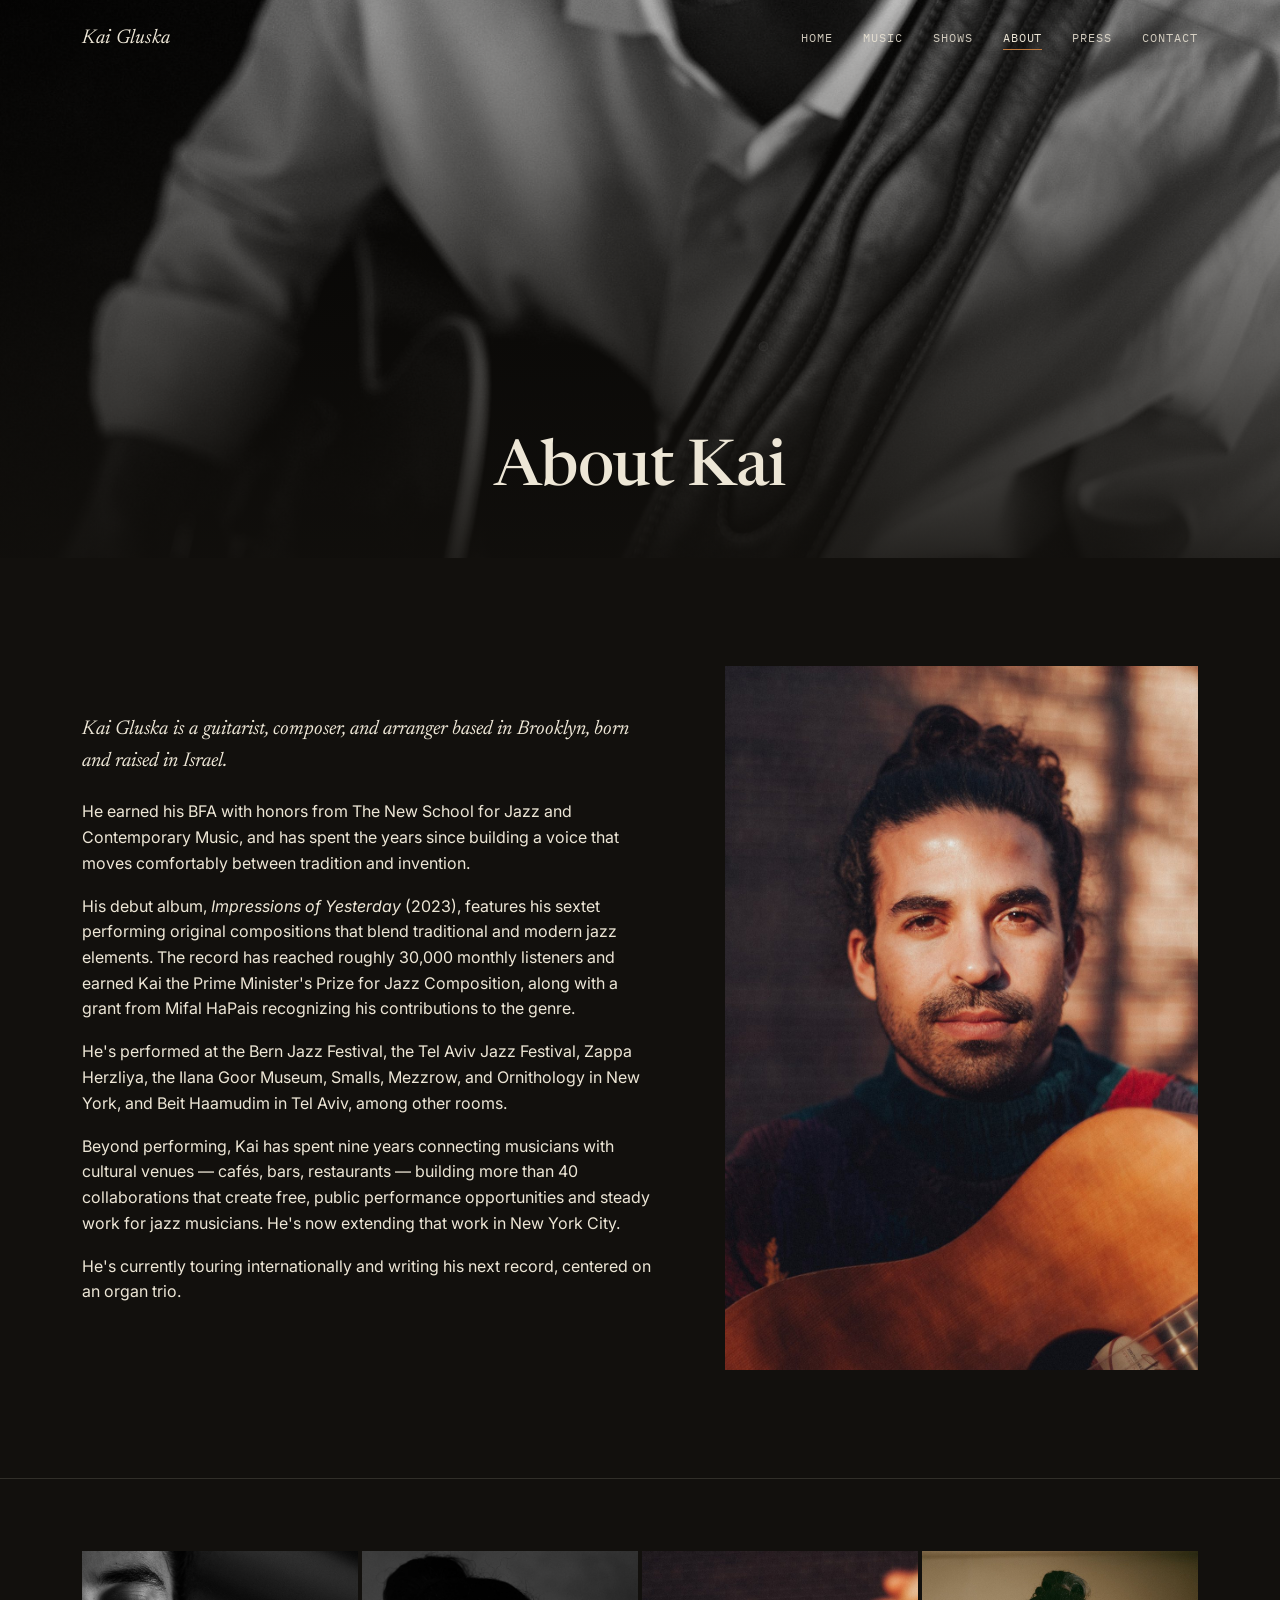
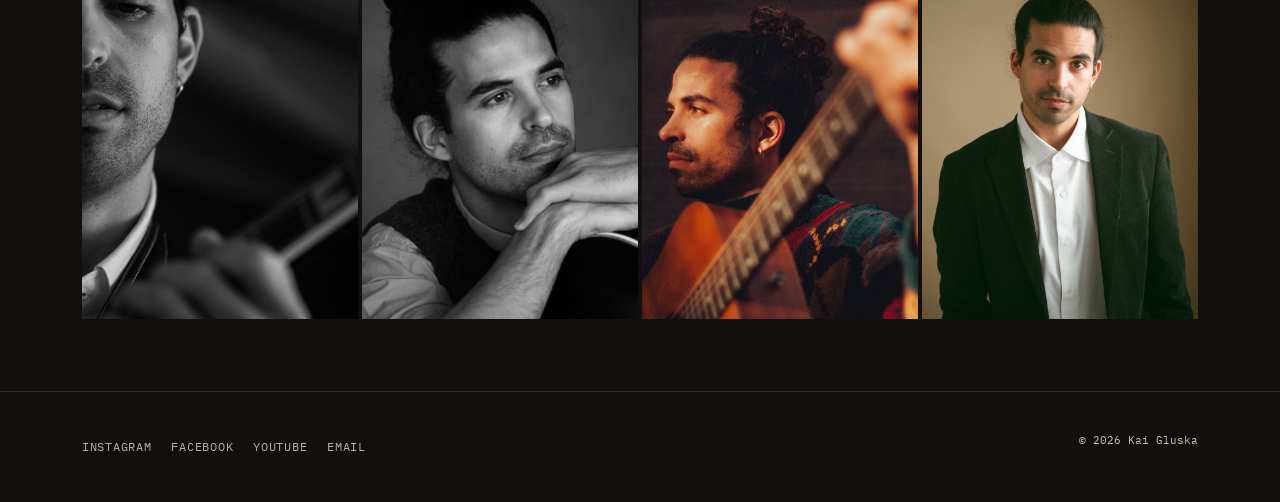
==== about.html @ 4d030dea "Add files via upload" ====
<!DOCTYPE html>
<html lang="en">
<head>
<meta charset="UTF-8">
<meta name="viewport" content="width=device-width, initial-scale=1">
<title>About — Kai Gluska</title>
<meta name="description" content="Kai Gluska is an Israeli-born, Brooklyn-based guitarist, composer and arranger, and a graduate of The New School for Jazz and Contemporary Music.">
<link rel="preconnect" href="https://fonts.googleapis.com">
<link rel="preconnect" href="https://fonts.gstatic.com" crossorigin>
<link href="https://fonts.googleapis.com/css2?family=Newsreader:ital,wght@0,400;0,500;1,400;1,500&family=Inter:wght@400;500;600;700&family=IBM+Plex+Mono:wght@400;500&display=swap" rel="stylesheet">
<link rel="stylesheet" href="css/style.css">
</head>
<body>

<header class="site-header">
  <div class="wrap">
    <a class="brand" href="index.html">Kai Gluska</a>
    <button class="nav-toggle" aria-expanded="false">Menu</button>
    <ul class="nav-links">
      <li><a href="index.html">Home</a></li>
      <li><a href="music.html">Music</a></li>
      <li><a href="shows.html">Shows</a></li>
      <li><a href="about.html" class="active">About</a></li>
      <li><a href="press.html">Press</a></li>
      <li><a href="contact.html">Contact</a></li>
    </ul>
  </div>
</header>

<div class="page-hero">
  <img src="images/overhead-playing-bw.jpg" alt="Kai Gluska playing archtop guitar">
  <div class="wrap">
    <h1 style="font-size:clamp(2.4rem,6vw,4rem);">About Kai</h1>
  </div>
</div>

<section>
  <div class="wrap grid-2">
    <div class="content-block">
      <p class="lead">Kai Gluska is a guitarist, composer, and arranger based in Brooklyn, born and raised in Israel.</p>
      <p>He earned his BFA with honors from The New School for Jazz and Contemporary Music, and has spent the years since building a voice that moves comfortably between tradition and invention.</p>
      <p>His debut album, <em>Impressions of Yesterday</em> (2023), features his sextet performing original compositions that blend traditional and modern jazz elements. The record has reached roughly 30,000 monthly listeners and earned Kai the Prime Minister's Prize for Jazz Composition, along with a grant from Mifal HaPais recognizing his contributions to the genre.</p>
      <p>He's performed at the Bern Jazz Festival, the Tel Aviv Jazz Festival, Zappa Herzliya, the Ilana Goor Museum, Smalls, Mezzrow, and Ornithology in New York, and Beit Haamudim in Tel Aviv, among other rooms.</p>
      <p>Beyond performing, Kai has spent nine years connecting musicians with cultural venues — cafés, bars, restaurants — building more than 40 collaborations that create free, public performance opportunities and steady work for jazz musicians. He's now extending that work in New York City.</p>
      <p>He's currently touring internationally and writing his next record, centered on an organ trio.</p>
    </div>
    <div class="frame">
      <img src="images/sweater-sunset-color.jpg" alt="Kai Gluska with acoustic guitar in warm evening light">
    </div>
  </div>
</section>

<hr class="rule">

<section class="tight">
  <div class="wrap gallery-strip">
    <div class="frame"><img src="images/closeup-halfface-bw.jpg" alt="Close portrait of Kai Gluska"></div>
    <div class="frame"><img src="images/closeup-hand-chin-bw.jpg" alt="Close portrait of Kai Gluska, chin resting on hand, holding guitar"></div>
    <div class="frame"><img src="images/profile-neck-color.jpg" alt="Kai Gluska in profile with guitar"></div>
    <div class="frame"><img src="images/blazer-portrait-bw.jpg" alt="Kai Gluska portrait in blazer"></div>
  </div>
</section>

<footer class="site-footer">
  <div class="wrap">
    <ul class="social-links">
      <li><a href="https://www.instagram.com/kaigluska/" target="_blank" rel="noopener">Instagram</a></li>
      <li><a href="https://www.facebook.com/kaygluskamusicpage" target="_blank" rel="noopener">Facebook</a></li>
      <li><a href="https://www.youtube.com/@kaigluska" target="_blank" rel="noopener">YouTube</a></li>
      <li><a href="mailto:kaygluska@gmail.com">Email</a></li>
    </ul>
    <p class="copyright">© 2026 Kai Gluska</p>
  </div>
</footer>

<script src="js/main.js"></script>
</body>
</html>
---- css/style.css ----
/* Kai Gluska — site styles
   Type: Newsreader (display) / Inter (body) / IBM Plex Mono (utility)
   Palette: ink #12100D, parchment #EDE6D6, copper #C17A3D, ember #8C3229, brass #A68A5B
*/

:root {
  --ink: #12100d;
  --ink-2: #1a1712;
  --ink-3: #221e17;
  --parchment: #ede6d6;
  --parchment-dim: #c9c1ae;
  --copper: #c17a3d;
  --ember: #8c3229;
  --brass: #a68a5b;
  --line: rgba(237, 230, 214, 0.14);
  --line-strong: rgba(237, 230, 214, 0.28);

  --display: "Newsreader", ui-serif, Georgia, serif;
  --body: "Inter", ui-sans-serif, system-ui, sans-serif;
  --mono: "IBM Plex Mono", ui-monospace, monospace;

  --maxw: 1180px;
}

* { box-sizing: border-box; }

html { scroll-behavior: smooth; }

body {
  margin: 0;
  background: var(--ink);
  color: var(--parchment);
  font-family: var(--body);
  font-size: 16px;
  line-height: 1.6;
  -webkit-font-smoothing: antialiased;
}

img { max-width: 100%; display: block; }

a { color: inherit; text-decoration: none; }

.wrap {
  max-width: var(--maxw);
  margin: 0 auto;
  padding: 0 32px;
}

.eyebrow {
  font-family: var(--mono);
  font-size: 12px;
  letter-spacing: 0.14em;
  text-transform: uppercase;
  color: var(--copper);
}

h1, h2, h3 {
  font-family: var(--display);
  font-weight: 500;
  margin: 0;
  color: var(--parchment);
}

h1 { font-size: clamp(3rem, 9vw, 6.5rem); line-height: 0.98; letter-spacing: -0.01em; }
h2 { font-size: clamp(1.9rem, 4vw, 2.8rem); font-style: italic; font-weight: 400; }
h3 { font-size: 1.3rem; }

p { margin: 0 0 1.1em; color: var(--parchment); }
p.lead { font-size: 1.15rem; color: var(--parchment-dim); }

::selection { background: var(--copper); color: var(--ink); }

/* Focus visibility */
a:focus-visible, button:focus-visible, input:focus-visible {
  outline: 2px solid var(--copper);
  outline-offset: 3px;
}

/* ---------- Header / Nav ---------- */
.site-header {
  position: fixed;
  top: 0; left: 0; right: 0;
  z-index: 50;
  padding: 22px 0;
  transition: background 0.3s ease, border-color 0.3s ease, padding 0.3s ease;
  border-bottom: 1px solid transparent;
}
.site-header.solid {
  background: rgba(18, 16, 13, 0.92);
  backdrop-filter: blur(6px);
  border-bottom: 1px solid var(--line);
  padding: 14px 0;
}
.site-header .wrap {
  display: flex;
  align-items: center;
  justify-content: space-between;
  gap: 24px;
}
.brand {
  font-family: var(--display);
  font-style: italic;
  font-size: 1.25rem;
  letter-spacing: 0.01em;
}
.nav-links {
  display: flex;
  gap: 30px;
  list-style: none;
  margin: 0; padding: 0;
  font-family: var(--mono);
  font-size: 12px;
  letter-spacing: 0.08em;
  text-transform: uppercase;
}
.nav-links a { padding-bottom: 4px; border-bottom: 1px solid transparent; opacity: 0.85; }
.nav-links a:hover, .nav-links a.active { border-bottom-color: var(--copper); opacity: 1; }
.nav-toggle { display: none; }

@media (max-width: 760px) {
  .nav-links {
    position: fixed;
    top: 0; right: 0; bottom: 0;
    width: 78vw;
    max-width: 320px;
    background: var(--ink-2);
    border-left: 1px solid var(--line);
    flex-direction: column;
    gap: 26px;
    padding: 100px 32px 32px;
    transform: translateX(100%);
    transition: transform 0.35s ease;
  }
  .nav-links.open { transform: translateX(0); }
  .nav-toggle {
    display: block;
    background: none;
    border: 1px solid var(--line-strong);
    color: var(--parchment);
    font-family: var(--mono);
    font-size: 11px;
    letter-spacing: 0.1em;
    padding: 8px 12px;
    z-index: 60;
    position: relative;
  }
}

/* ---------- Hero ---------- */
.hero {
  position: relative;
  min-height: 100vh;
  display: flex;
  align-items: flex-end;
  overflow: hidden;
}
.hero img {
  position: absolute;
  inset: 0;
  width: 100%; height: 100%;
  object-fit: cover;
  object-position: center 22%;
  filter: grayscale(0.15) contrast(1.05);
}
.hero::after {
  content: "";
  position: absolute; inset: 0;
  background: linear-gradient(180deg, rgba(18,16,13,0.15) 0%, rgba(18,16,13,0.35) 55%, rgba(18,16,13,0.96) 100%);
}
.hero-content {
  position: relative;
  z-index: 2;
  width: 100%;
  padding-bottom: 88px;
}
.hero h1 { margin-top: 14px; }
.hero .role {
  font-family: var(--display);
  font-style: italic;
  font-size: clamp(1.1rem, 2.2vw, 1.5rem);
  color: var(--parchment-dim);
  margin-top: 18px;
  max-width: 34ch;
}

/* Pluck divider (signature element, used once) */
.string-divider {
  width: min(600px, 70vw);
  height: 26px;
  margin-top: 18px;
  overflow: visible;
}
.string-divider path {
  fill: none;
  stroke: var(--copper);
  stroke-width: 2;
}
.string-divider.static path { d: path("M0,13 L600,13"); }

/* ---------- Sections ---------- */
section { padding: 108px 0; }
section.tight { padding: 72px 0; }
.section-head { margin-bottom: 48px; }
.section-head .eyebrow { margin-bottom: 10px; }

.rule {
  border: none;
  border-top: 1px solid var(--line);
  margin: 0;
}

.grid-2 {
  display: grid;
  grid-template-columns: 1.1fr 0.9fr;
  gap: 64px;
  align-items: center;
}
@media (max-width: 860px) {
  .grid-2 { grid-template-columns: 1fr; gap: 36px; }
}

.frame { overflow: hidden; }
.frame img { width: 100%; height: 100%; object-fit: cover; }

.btn {
  display: inline-flex;
  align-items: center;
  gap: 10px;
  font-family: var(--mono);
  font-size: 12px;
  letter-spacing: 0.1em;
  text-transform: uppercase;
  border: 1px solid var(--line-strong);
  padding: 13px 22px;
  transition: border-color 0.2s ease, background 0.2s ease;
}
.btn:hover { border-color: var(--copper); background: rgba(193, 122, 61, 0.08); }
.btn.solid {
  background: var(--copper);
  color: var(--ink);
  border-color: var(--copper);
}
.btn.solid:hover { background: #d6924f; }

/* ---------- Dates list ---------- */
.dates-list { list-style: none; margin: 0; padding: 0; }
.date-row {
  display: grid;
  grid-template-columns: 120px 1fr auto;
  gap: 24px;
  align-items: center;
  padding: 22px 0;
  border-bottom: 1px solid var(--line);
}
.date-row:first-child { border-top: 1px solid var(--line); }
.date-row .d {
  font-family: var(--mono);
  font-size: 13px;
  color: var(--copper);
  letter-spacing: 0.04em;
}
.date-row .venue { font-family: var(--display); font-size: 1.15rem; }
.date-row .city { color: var(--parchment-dim); font-size: 0.92rem; }
@media (max-width: 620px) {
  .date-row { grid-template-columns: 1fr; gap: 6px; }
}

.empty-state {
  border: 1px dashed var(--line-strong);
  padding: 48px 32px;
  text-align: center;
}
.empty-state p { color: var(--parchment-dim); margin: 0 0 18px; }

/* ---------- Press ---------- */
.press-list { list-style: none; margin: 0; padding: 0; }
.press-item {
  display: grid;
  grid-template-columns: 100px 160px 1fr;
  gap: 20px;
  align-items: center;
  padding: 22px 0;
  border-bottom: 1px solid var(--line);
}
.press-item:first-child { border-top: 1px solid var(--line); }
.press-thumb {
  width: 100px;
  height: 100px;
  overflow: hidden;
  background: var(--ink-2);
  border: 1px solid var(--line);
  flex-shrink: 0;
}
.press-thumb img { width: 100%; height: 100%; object-fit: cover; }
.press-item .outlet {
  font-family: var(--mono);
  font-size: 12px;
  letter-spacing: 0.08em;
  text-transform: uppercase;
  color: var(--brass);
}
.press-item .desc a { border-bottom: 1px solid var(--line-strong); }
.press-item .desc a:hover { border-color: var(--copper); color: var(--copper); }
@media (max-width: 620px) {
  .press-item { grid-template-columns: 76px 1fr; grid-template-areas: "thumb outlet" "thumb desc"; }
  .press-item .press-thumb { grid-area: thumb; width: 76px; height: 76px; }
  .press-item .outlet { grid-area: outlet; }
  .press-item .desc { grid-area: desc; }
}

/* ---------- Video grid (Watch) ---------- */
.video-row {
  display: grid;
  grid-template-columns: repeat(2, 1fr);
  gap: 20px;
}
.video-short-wrap {
  margin-top: 20px;
  max-width: 280px;
}
.video-frame {
  position: relative;
  width: 100%;
  overflow: hidden;
  background: var(--ink-2);
  border: 1px solid var(--line);
}
.video-frame.landscape { aspect-ratio: 16 / 9; }
.video-frame.portrait { aspect-ratio: 9 / 16; }
.video-frame iframe {
  position: absolute;
  inset: 0;
  width: 100%;
  height: 100%;
  border: 0;
}
@media (max-width: 620px) {
  .video-row { grid-template-columns: 1fr; }
}

/* ---------- Gallery strip ---------- */
.gallery-strip {
  display: grid;
  grid-template-columns: repeat(4, 1fr);
  gap: 4px;
}
.gallery-strip .frame { aspect-ratio: 3/4; }
@media (max-width: 760px) {
  .gallery-strip { grid-template-columns: repeat(2, 1fr); }
}

/* ---------- Mailing list ---------- */
.mail-block {
  background: var(--ink-2);
  border: 1px solid var(--line);
  padding: 56px 40px;
  text-align: center;
}
.mail-form {
  display: flex;
  gap: 10px;
  max-width: 420px;
  margin: 24px auto 0;
}
.mail-form input {
  flex: 1;
  background: transparent;
  border: 1px solid var(--line-strong);
  color: var(--parchment);
  padding: 13px 16px;
  font-family: var(--body);
  font-size: 14px;
}
.mail-form input::placeholder { color: var(--parchment-dim); }
@media (max-width: 480px) {
  .mail-form { flex-direction: column; }
}

/* ---------- Footer ---------- */
.site-footer {
  border-top: 1px solid var(--line);
  padding: 40px 0;
}
.site-footer .wrap {
  display: flex;
  align-items: center;
  justify-content: space-between;
  gap: 20px;
  flex-wrap: wrap;
}
.social-links {
  display: flex;
  gap: 20px;
  list-style: none;
  margin: 0; padding: 0;
  font-family: var(--mono);
  font-size: 12px;
  letter-spacing: 0.06em;
  text-transform: uppercase;
}
.social-links a { opacity: 0.75; }
.social-links a:hover { opacity: 1; color: var(--copper); }
.copyright { font-family: var(--mono); font-size: 11px; color: var(--parchment-dim); }

/* ---------- Page hero (non-home) ---------- */
.page-hero {
  position: relative;
  height: 62vh;
  min-height: 420px;
  display: flex;
  align-items: flex-end;
  margin-top: 0;
  overflow: hidden;
}
.page-hero img {
  position: absolute; inset: 0;
  width: 100%; height: 100%;
  object-fit: cover;
  filter: grayscale(0.1) contrast(1.05);
}
.page-hero::after {
  content: "";
  position: absolute; inset: 0;
  background: linear-gradient(180deg, rgba(18,16,13,0.2) 0%, rgba(18,16,13,0.9) 100%);
}
.page-hero .wrap { position: relative; z-index: 2; padding-bottom: 56px; }

.content-block { max-width: 68ch; }
.content-block p.lead { font-size: 1.25rem; font-family: var(--display); font-style: italic; color: var(--parchment); }

@media (prefers-reduced-motion: reduce) {
  html { scroll-behavior: auto; }
}
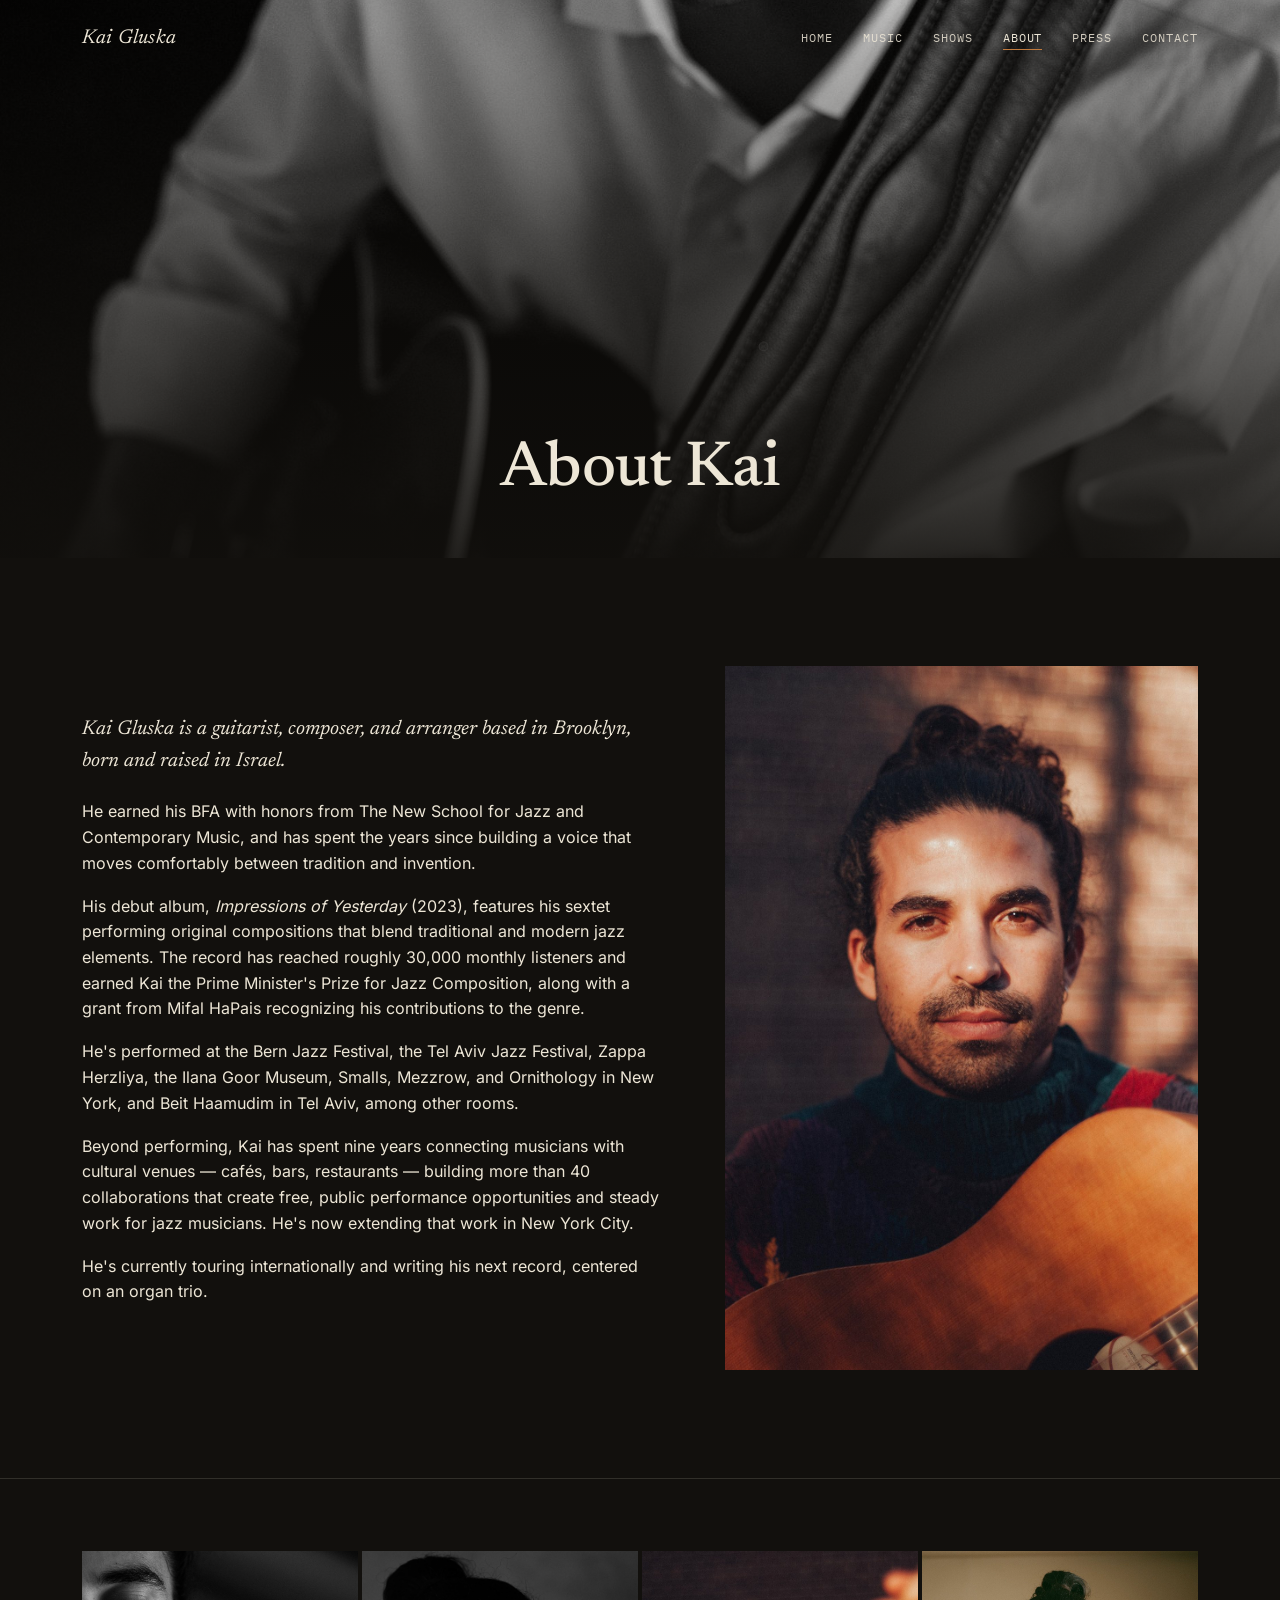
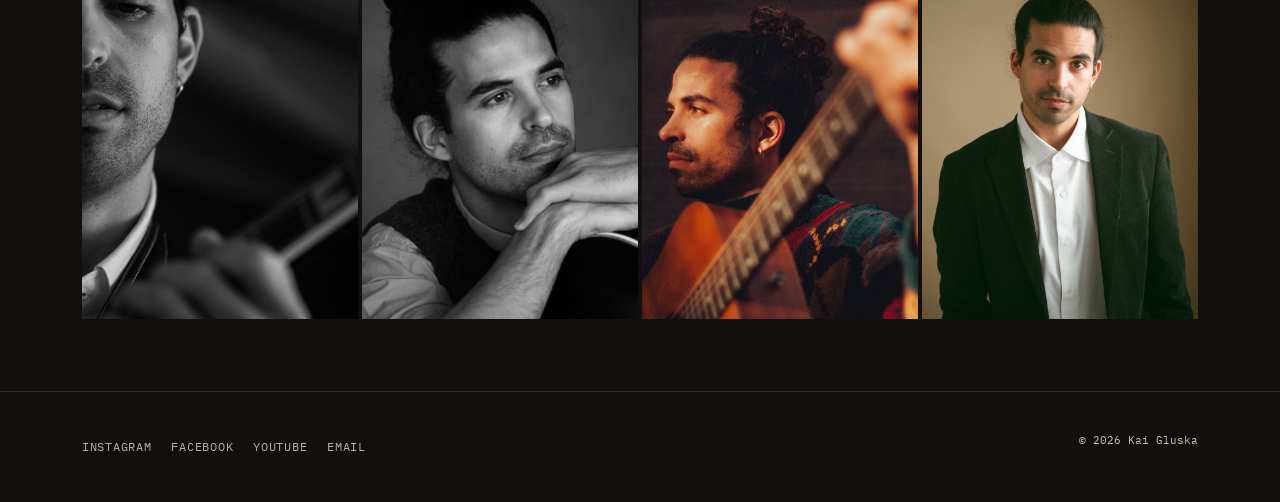
==== commit de263bc0: "Add files via upload" ====
--- a/about.html
+++ b/about.html
@@ -5,9 +5,9 @@
 <meta name="viewport" content="width=device-width, initial-scale=1">
 <title>About — Kai Gluska</title>
 <meta name="description" content="Kai Gluska is an Israeli-born, Brooklyn-based guitarist, composer and arranger, and a graduate of The New School for Jazz and Contemporary Music.">
-<link rel="preconnect" href="https://fonts.googleapis.com">
-<link rel="preconnect" href="https://fonts.gstatic.com" crossorigin>
-<link href="https://fonts.googleapis.com/css2?family=Newsreader:ital,wght@0,400;0,500;1,400;1,500&family=Inter:wght@400;500;600;700&family=IBM+Plex+Mono:wght@400;500&display=swap" rel="stylesheet">
+<link rel="canonical" href="https://www.kaigluska.com/about.html">
+<link rel="preload" href="fonts/newsreader-latin-500-normal.woff2" as="font" type="font/woff2" crossorigin>
+<link rel="preload" href="fonts/inter-latin-400-normal.woff2" as="font" type="font/woff2" crossorigin>
 <link rel="stylesheet" href="css/style.css">
 </head>
 <body>
@@ -15,7 +15,11 @@
 <header class="site-header">
   <div class="wrap">
     <a class="brand" href="index.html">Kai Gluska</a>
-    <button class="nav-toggle" aria-expanded="false">Menu</button>
+    <button class="nav-toggle" aria-expanded="false" aria-label="Menu">
+      <span class="bar"></span>
+      <span class="bar"></span>
+      <span class="bar"></span>
+    </button>
     <ul class="nav-links">
       <li><a href="index.html">Home</a></li>
       <li><a href="music.html">Music</a></li>
@@ -64,9 +68,9 @@
 <footer class="site-footer">
   <div class="wrap">
     <ul class="social-links">
-      <li><a href="https://www.instagram.com/kaigluska/" target="_blank" rel="noopener">Instagram</a></li>
-      <li><a href="https://www.facebook.com/kaygluskamusicpage" target="_blank" rel="noopener">Facebook</a></li>
-      <li><a href="https://www.youtube.com/@kaigluska" target="_blank" rel="noopener">YouTube</a></li>
+      <li><a href="https://www.instagram.com/kaigluska/" target="_blank" rel="noopener noreferrer">Instagram</a></li>
+      <li><a href="https://www.facebook.com/kaygluskamusicpage" target="_blank" rel="noopener noreferrer">Facebook</a></li>
+      <li><a href="https://www.youtube.com/@kaigluska" target="_blank" rel="noopener noreferrer">YouTube</a></li>
       <li><a href="mailto:kaygluska@gmail.com">Email</a></li>
     </ul>
     <p class="copyright">© 2026 Kai Gluska</p>
--- a/css/style.css
+++ b/css/style.css
@@ -1,3 +1,15 @@
+/* Self-hosted fonts (no third-party requests) */
+@font-face { font-family: "Newsreader"; font-style: normal; font-weight: 400; font-display: swap; src: url("../fonts/newsreader-latin-400-normal.woff2") format("woff2"); }
+@font-face { font-family: "Newsreader"; font-style: italic; font-weight: 400; font-display: swap; src: url("../fonts/newsreader-latin-400-italic.woff2") format("woff2"); }
+@font-face { font-family: "Newsreader"; font-style: normal; font-weight: 500; font-display: swap; src: url("../fonts/newsreader-latin-500-normal.woff2") format("woff2"); }
+@font-face { font-family: "Newsreader"; font-style: italic; font-weight: 500; font-display: swap; src: url("../fonts/newsreader-latin-500-italic.woff2") format("woff2"); }
+@font-face { font-family: "Inter"; font-style: normal; font-weight: 400; font-display: swap; src: url("../fonts/inter-latin-400-normal.woff2") format("woff2"); }
+@font-face { font-family: "Inter"; font-style: normal; font-weight: 500; font-display: swap; src: url("../fonts/inter-latin-500-normal.woff2") format("woff2"); }
+@font-face { font-family: "Inter"; font-style: normal; font-weight: 600; font-display: swap; src: url("../fonts/inter-latin-600-normal.woff2") format("woff2"); }
+@font-face { font-family: "Inter"; font-style: normal; font-weight: 700; font-display: swap; src: url("../fonts/inter-latin-700-normal.woff2") format("woff2"); }
+@font-face { font-family: "IBM Plex Mono"; font-style: normal; font-weight: 400; font-display: swap; src: url("../fonts/ibm-plex-mono-latin-400-normal.woff2") format("woff2"); }
+@font-face { font-family: "IBM Plex Mono"; font-style: normal; font-weight: 500; font-display: swap; src: url("../fonts/ibm-plex-mono-latin-500-normal.woff2") format("woff2"); }
+
 /* Kai Gluska — site styles
    Type: Newsreader (display) / Inter (body) / IBM Plex Mono (utility)
    Palette: ink #12100D, parchment #EDE6D6, copper #C17A3D, ember #8C3229, brass #A68A5B
@@ -86,8 +98,8 @@
   border-bottom: 1px solid transparent;
 }
 .site-header.solid {
-  background: rgba(18, 16, 13, 0.92);
-  backdrop-filter: blur(6px);
+  background: var(--ink-2);
+  box-shadow: 0 1px 0 var(--line-strong), 0 12px 28px rgba(0, 0, 0, 0.4);
   border-bottom: 1px solid var(--line);
   padding: 14px 0;
 }
@@ -133,17 +145,29 @@
   }
   .nav-links.open { transform: translateX(0); }
   .nav-toggle {
-    display: block;
+    display: flex;
+    flex-direction: column;
+    justify-content: center;
+    align-items: center;
+    gap: 5px;
+    width: 40px;
+    height: 40px;
     background: none;
     border: 1px solid var(--line-strong);
-    color: var(--parchment);
-    font-family: var(--mono);
-    font-size: 11px;
-    letter-spacing: 0.1em;
-    padding: 8px 12px;
+    padding: 0;
     z-index: 60;
     position: relative;
   }
+  .nav-toggle .bar {
+    display: block;
+    width: 18px;
+    height: 1.5px;
+    background: var(--parchment);
+    transition: transform 0.25s ease, opacity 0.2s ease;
+  }
+  .nav-toggle.open .bar:nth-child(1) { transform: translateY(6.5px) rotate(45deg); }
+  .nav-toggle.open .bar:nth-child(2) { opacity: 0; }
+  .nav-toggle.open .bar:nth-child(3) { transform: translateY(-6.5px) rotate(-45deg); }
 }
 
 /* ---------- Hero ---------- */
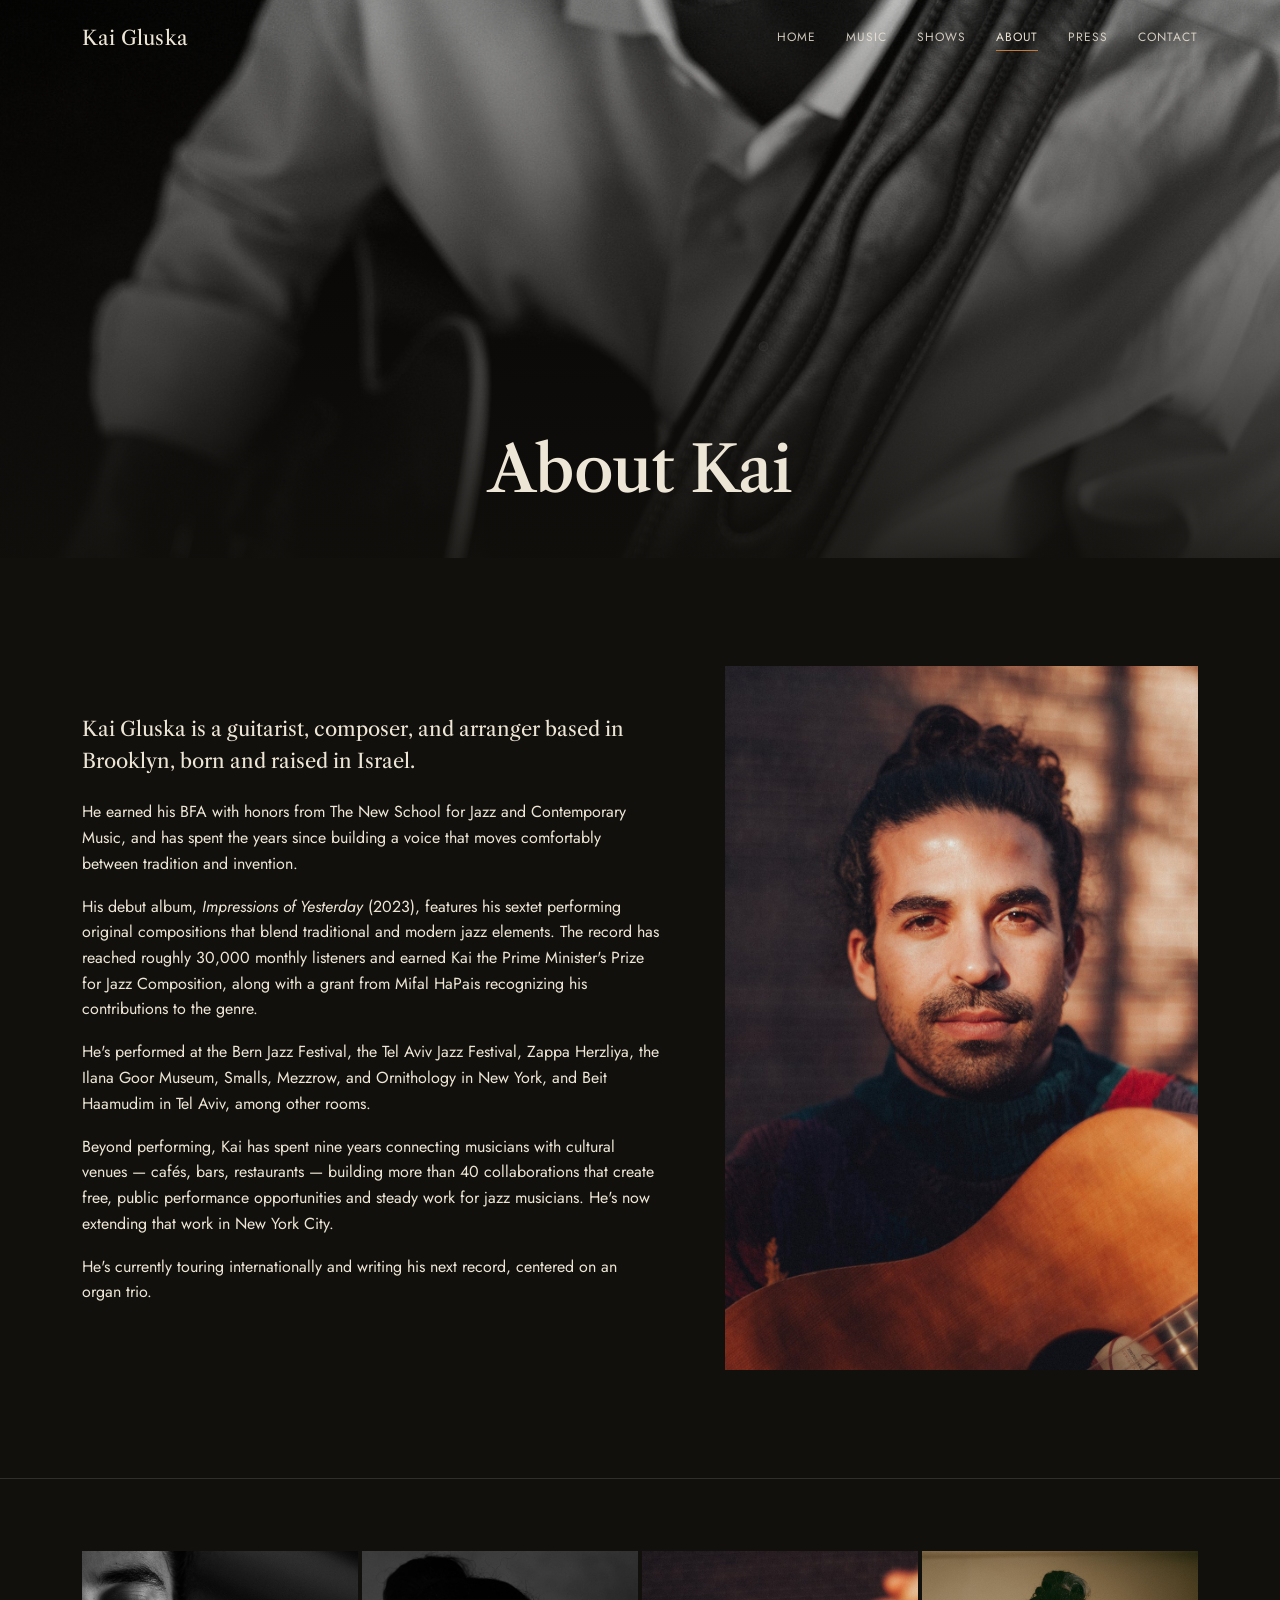
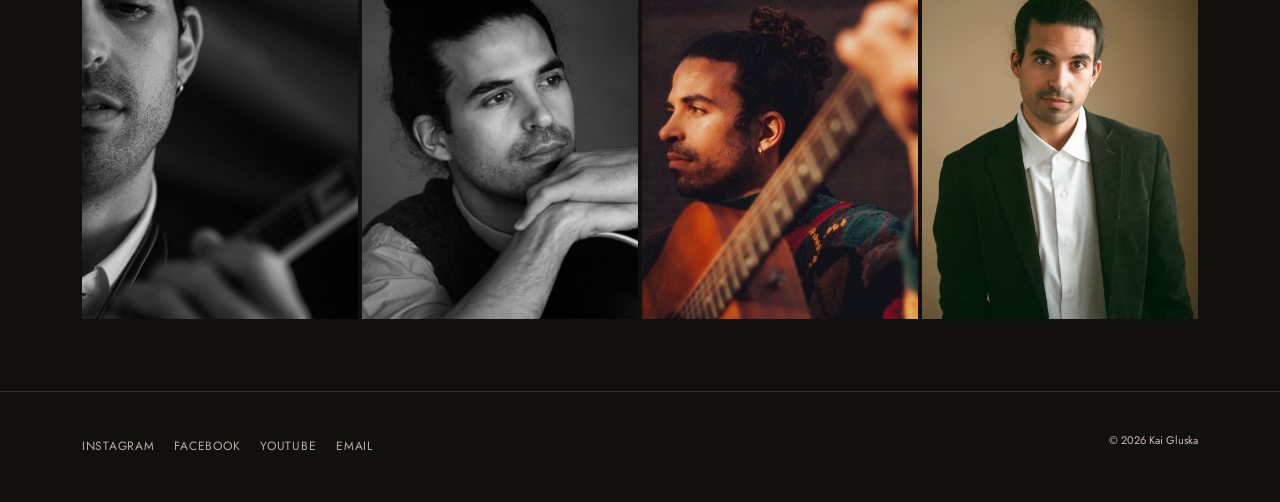
==== commit fe43f7cf: "Add files via upload" ====
--- a/about.html
+++ b/about.html
@@ -6,8 +6,8 @@
 <title>About — Kai Gluska</title>
 <meta name="description" content="Kai Gluska is an Israeli-born, Brooklyn-based guitarist, composer and arranger, and a graduate of The New School for Jazz and Contemporary Music.">
 <link rel="canonical" href="https://www.kaigluska.com/about.html">
-<link rel="preload" href="fonts/newsreader-latin-500-normal.woff2" as="font" type="font/woff2" crossorigin>
-<link rel="preload" href="fonts/inter-latin-400-normal.woff2" as="font" type="font/woff2" crossorigin>
+<link rel="preload" href="fonts/libre-caslon-text-variable.woff2" as="font" type="font/woff2" crossorigin>
+<link rel="preload" href="fonts/jost-latin-400-normal.woff2" as="font" type="font/woff2" crossorigin>
 <link rel="stylesheet" href="css/style.css">
 </head>
 <body>
@@ -71,7 +71,7 @@
       <li><a href="https://www.instagram.com/kaigluska/" target="_blank" rel="noopener noreferrer">Instagram</a></li>
       <li><a href="https://www.facebook.com/kaygluskamusicpage" target="_blank" rel="noopener noreferrer">Facebook</a></li>
       <li><a href="https://www.youtube.com/@kaigluska" target="_blank" rel="noopener noreferrer">YouTube</a></li>
-      <li><a href="mailto:kaygluska@gmail.com">Email</a></li>
+      <li><a href="mailto:kaigluska@gmail.com">Email</a></li>
     </ul>
     <p class="copyright">© 2026 Kai Gluska</p>
   </div>
--- a/css/style.css
+++ b/css/style.css
@@ -1,17 +1,12 @@
 /* Self-hosted fonts (no third-party requests) */
-@font-face { font-family: "Newsreader"; font-style: normal; font-weight: 400; font-display: swap; src: url("../fonts/newsreader-latin-400-normal.woff2") format("woff2"); }
-@font-face { font-family: "Newsreader"; font-style: italic; font-weight: 400; font-display: swap; src: url("../fonts/newsreader-latin-400-italic.woff2") format("woff2"); }
-@font-face { font-family: "Newsreader"; font-style: normal; font-weight: 500; font-display: swap; src: url("../fonts/newsreader-latin-500-normal.woff2") format("woff2"); }
-@font-face { font-family: "Newsreader"; font-style: italic; font-weight: 500; font-display: swap; src: url("../fonts/newsreader-latin-500-italic.woff2") format("woff2"); }
-@font-face { font-family: "Inter"; font-style: normal; font-weight: 400; font-display: swap; src: url("../fonts/inter-latin-400-normal.woff2") format("woff2"); }
-@font-face { font-family: "Inter"; font-style: normal; font-weight: 500; font-display: swap; src: url("../fonts/inter-latin-500-normal.woff2") format("woff2"); }
-@font-face { font-family: "Inter"; font-style: normal; font-weight: 600; font-display: swap; src: url("../fonts/inter-latin-600-normal.woff2") format("woff2"); }
-@font-face { font-family: "Inter"; font-style: normal; font-weight: 700; font-display: swap; src: url("../fonts/inter-latin-700-normal.woff2") format("woff2"); }
-@font-face { font-family: "IBM Plex Mono"; font-style: normal; font-weight: 400; font-display: swap; src: url("../fonts/ibm-plex-mono-latin-400-normal.woff2") format("woff2"); }
-@font-face { font-family: "IBM Plex Mono"; font-style: normal; font-weight: 500; font-display: swap; src: url("../fonts/ibm-plex-mono-latin-500-normal.woff2") format("woff2"); }
+@font-face { font-family: "Libre Caslon Text"; font-style: normal; font-weight: 400 700; font-display: swap; src: url("../fonts/libre-caslon-text-variable.woff2") format("woff2"); }
+@font-face { font-family: "Jost"; font-style: normal; font-weight: 400; font-display: swap; src: url("../fonts/jost-latin-400-normal.woff2") format("woff2"); }
+@font-face { font-family: "Jost"; font-style: normal; font-weight: 500; font-display: swap; src: url("../fonts/jost-latin-500-normal.woff2") format("woff2"); }
+@font-face { font-family: "Jost"; font-style: normal; font-weight: 600; font-display: swap; src: url("../fonts/jost-latin-600-normal.woff2") format("woff2"); }
+@font-face { font-family: "Jost"; font-style: italic; font-weight: 400; font-display: swap; src: url("../fonts/jost-latin-400-italic.woff2") format("woff2"); }
 
 /* Kai Gluska — site styles
-   Type: Newsreader (display) / Inter (body) / IBM Plex Mono (utility)
+   Type: Libre Caslon Text (display) / Jost (body + labels)
    Palette: ink #12100D, parchment #EDE6D6, copper #C17A3D, ember #8C3229, brass #A68A5B
 */
 
@@ -27,9 +22,9 @@
   --line: rgba(237, 230, 214, 0.14);
   --line-strong: rgba(237, 230, 214, 0.28);
 
-  --display: "Newsreader", ui-serif, Georgia, serif;
-  --body: "Inter", ui-sans-serif, system-ui, sans-serif;
-  --mono: "IBM Plex Mono", ui-monospace, monospace;
+  --display: "Libre Caslon Text", ui-serif, Georgia, serif;
+  --body: "Jost", ui-sans-serif, system-ui, sans-serif;
+  --mono: "Jost", ui-sans-serif, system-ui, sans-serif;
 
   --maxw: 1180px;
 }
@@ -73,8 +68,8 @@
   color: var(--parchment);
 }
 
-h1 { font-size: clamp(3rem, 9vw, 6.5rem); line-height: 0.98; letter-spacing: -0.01em; }
-h2 { font-size: clamp(1.9rem, 4vw, 2.8rem); font-style: italic; font-weight: 400; }
+h1 { font-size: clamp(2.75rem, 8vw, 6rem); line-height: 0.98; letter-spacing: -0.02em; font-weight: 500; }
+h2 { font-size: clamp(1.9rem, 4vw, 2.8rem); font-style: normal; font-weight: 400; }
 h3 { font-size: 1.3rem; }
 
 p { margin: 0 0 1.1em; color: var(--parchment); }
@@ -111,7 +106,7 @@
 }
 .brand {
   font-family: var(--display);
-  font-style: italic;
+  font-style: normal;
   font-size: 1.25rem;
   letter-spacing: 0.01em;
 }
@@ -200,7 +195,7 @@
 .hero h1 { margin-top: 14px; }
 .hero .role {
   font-family: var(--display);
-  font-style: italic;
+  font-style: normal;
   font-size: clamp(1.1rem, 2.2vw, 1.5rem);
   color: var(--parchment-dim);
   margin-top: 18px;
@@ -450,7 +445,7 @@
 .page-hero .wrap { position: relative; z-index: 2; padding-bottom: 56px; }
 
 .content-block { max-width: 68ch; }
-.content-block p.lead { font-size: 1.25rem; font-family: var(--display); font-style: italic; color: var(--parchment); }
+.content-block p.lead { font-size: 1.25rem; font-family: var(--display); font-style: normal; color: var(--parchment); }
 
 @media (prefers-reduced-motion: reduce) {
   html { scroll-behavior: auto; }
